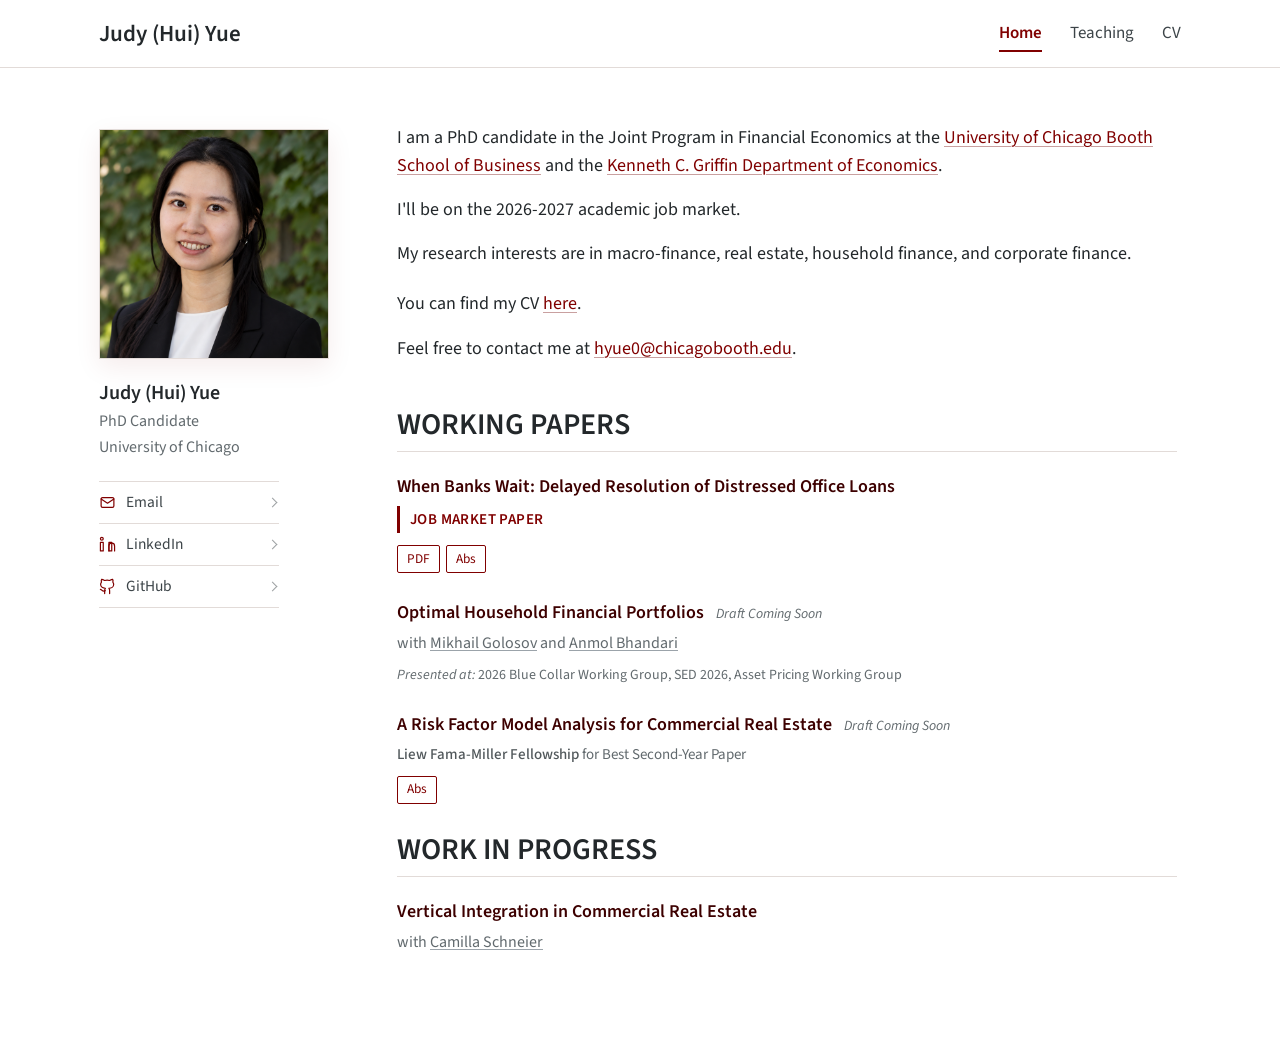
==== index.html @ cd5448f3 "Link published job market paper from homepage" ====
<!DOCTYPE html>
<html lang="en">
<head>
  <meta charset="UTF-8" />
  <meta name="viewport" content="width=device-width, initial-scale=1.0" />

  <title>Judy (Hui) Yue | University of Chicago</title>
  <meta name="description" content="Judy (Hui) Yue is a PhD candidate in the Joint Program in Financial Economics at the University of Chicago, working on macro-finance, real estate, household finance, and corporate finance.">
  <meta name="author" content="Judy (Hui) Yue">
  <meta name="robots" content="index,follow,max-image-preview:large">
  <link rel="canonical" href="https://judyyuehui.github.io/">

  <meta property="og:type" content="profile">
  <meta property="og:title" content="Judy (Hui) Yue | University of Chicago">
  <meta property="og:description" content="PhD candidate in Financial Economics at the University of Chicago. Research in macro-finance, real estate, household finance, and corporate finance.">
  <meta property="og:url" content="https://judyyuehui.github.io/">
  <meta property="og:image" content="https://judyyuehui.github.io/Judy_Yue.png?v=2b98957488">
  <meta property="og:image:alt" content="Portrait of Judy (Hui) Yue">
  <meta property="profile:first_name" content="Judy">
  <meta property="profile:last_name" content="Yue">
  <meta name="twitter:card" content="summary">
  <meta name="twitter:title" content="Judy (Hui) Yue | University of Chicago">
  <meta name="twitter:description" content="PhD candidate in Financial Economics at the University of Chicago.">
  <meta name="twitter:image" content="https://judyyuehui.github.io/Judy_Yue.png?v=2b98957488">

  <script type="application/ld+json">
  {
    "@context": "https://schema.org",
    "@type": "ProfilePage",
    "@id": "https://judyyuehui.github.io/#profile-page",
    "url": "https://judyyuehui.github.io/",
    "name": "Judy (Hui) Yue | University of Chicago",
    "description": "Judy (Hui) Yue is a PhD candidate in the Joint Program in Financial Economics at the University of Chicago.",
    "mainEntity": {
      "@type": "Person",
      "@id": "https://judyyuehui.github.io/#judy-yue",
      "name": "Judy (Hui) Yue",
      "givenName": "Judy",
      "familyName": "Yue",
      "url": "https://judyyuehui.github.io/",
      "image": "https://judyyuehui.github.io/Judy_Yue.png?v=2b98957488",
      "email": "mailto:hyue0@chicagobooth.edu",
      "jobTitle": "PhD Candidate in Financial Economics",
      "description": "PhD candidate researching macro-finance, real estate, household finance, and corporate finance.",
      "affiliation": [
        {
          "@type": "CollegeOrUniversity",
          "name": "University of Chicago Booth School of Business",
          "url": "https://www.chicagobooth.edu/"
        },
        {
          "@type": "CollegeOrUniversity",
          "name": "Kenneth C. Griffin Department of Economics, University of Chicago",
          "url": "https://economics.uchicago.edu/"
        }
      ],
      "knowsAbout": [
        "Macro-finance",
        "Real estate finance",
        "Household finance",
        "Corporate finance"
      ],
      "sameAs": [
        "https://github.com/judyyuehui"
      ]
    }
  }
  </script>

  <link rel="preconnect" href="https://fonts.googleapis.com">
  <link rel="preconnect" href="https://fonts.gstatic.com" crossorigin>
  <link
    href="https://fonts.googleapis.com/css2?family=Lato:wght@300;400;700&family=Source+Sans+Pro:ital,wght@0,300;0,400;0,500;0,600;0,700;1,400;1,600&display=swap"
    rel="stylesheet"
  >

  <link rel="stylesheet" href="style.css?v=20261015-square-photo" />
</head>

<body class="home-page">

  <header class="topbar">
    <a class="site-name" href="index.html">Judy (Hui) Yue</a>

    <nav class="nav-links">
      <a href="index.html" class="active-white">Home</a>
      <a href="teaching.html">Teaching</a>
      <a href="judyyue_cv.pdf">CV</a>
    </nav>
  </header>

  <main class="home-content">
    <div class="home-wrapper">

      <aside class="photo-column">
        <div class="profile-photo-frame">
          <img class="profile-photo" src="Judy_Yue.png?v=2b98957488" alt="Judy (Hui) Yue" width="1436" height="1916">
        </div>
        <h1 class="profile-name">Judy (Hui) Yue</h1>
        <p class="profile-role">PhD Candidate</p>
        <p class="profile-affiliation">University of Chicago</p>

        <div class="profile-links">
          <a href="mailto:hyue0@chicagobooth.edu">
            <svg class="profile-link-icon" viewBox="0 0 24 24" fill="none" stroke="currentColor" stroke-width="1.7" stroke-linecap="round" stroke-linejoin="round" aria-hidden="true" focusable="false">
              <rect x="3" y="5" width="18" height="14" rx="2"/>
              <path d="M3 7l9 6 9-6"/>
            </svg>
            <span>Email</span>
          </a>
          <a href="https://www.linkedin.com/in/hui-judy-yue-6956b2119/" target="_blank" rel="me noopener">
            <svg class="profile-link-icon" viewBox="0 0 24 24" fill="none" stroke="currentColor" stroke-width="1.7" stroke-linecap="round" stroke-linejoin="round" aria-hidden="true" focusable="false">
              <rect x="2" y="9" width="4" height="12"/>
              <circle cx="4" cy="4" r="2"/>
              <path d="M22 21v-7a4 4 0 0 0-8 0v7"/>
              <path d="M14 9h4v12h-4z"/>
            </svg>
            <span>LinkedIn</span>
          </a>
          <a href="https://github.com/judyyuehui" target="_blank" rel="me noopener">
            <svg class="profile-link-icon" viewBox="0 0 24 24" fill="none" stroke="currentColor" stroke-width="1.7" stroke-linecap="round" stroke-linejoin="round" aria-hidden="true" focusable="false">
              <path d="M15 22v-4a4.8 4.8 0 0 0-1-3.5c3.28 0 6.72-2 6.72-5.5A4.8 4.8 0 0 0 19.5 5.7 4.46 4.46 0 0 0 19.38 2S18.42 1.7 15 3.48a13.38 13.38 0 0 0-7 0C4.58 1.7 3.62 2 3.62 2a4.46 4.46 0 0 0-.12 3.7A4.8 4.8 0 0 0 2.28 9c0 3.5 3.44 5.5 6.72 5.5A4.8 4.8 0 0 0 8 18v4"/>
              <path d="M9 18c-4.51 2-5-2-7-2"/>
            </svg>
            <span>GitHub</span>
          </a>
        </div>
      </aside>

      <div class="bio-column">
        <p>
          I am a PhD candidate in the Joint Program in Financial Economics at the
          <a href="https://www.chicagobooth.edu/" target="_blank" rel="noopener">University of Chicago Booth School of Business</a>
          and the
          <a href="https://economics.uchicago.edu/" target="_blank" rel="noopener">Kenneth C. Griffin Department of Economics</a>.
        </p>

        <p>I'll be on the 2026-2027 academic job market.</p>

        <p class="research-summary">
          My research interests are in macro-finance, real estate, household
          finance, and corporate finance.
        </p>

        <div class="contact-block">
          <p class="cv-line">
            You can find my CV
            <a href="judyyue_cv.pdf">here</a>.
          </p>
          <p>
            Feel free to contact me at
            <a href="mailto:hyue0@chicagobooth.edu">hyue0@chicagobooth.edu</a>.
          </p>
        </div>

        <section class="home-research research-list" id="research" aria-label="Research">

          <h2 class="section-heading">Working Papers</h2>

          <article class="paper">
            <p class="paper-title">
              <strong>When Banks Wait: Delayed Resolution of Distressed Office Loans</strong>
            </p>

            <p class="paper-jmp">Job Market Paper</p>

            <div class="paper-actions">
              <a class="paper-action" href="judyyue_jmp.pdf" aria-label="Read job market paper (PDF)">PDF</a>
              <button class="paper-action abstract-button" type="button" aria-label="Show abstract" title="Show abstract" aria-expanded="false" aria-controls="home-abstract-when-banks-wait">Abs</button>
            </div>

            <div class="paper-abstract-panel" id="home-abstract-when-banks-wait" hidden>
              <p class="paper-abstract">
                Why do delayed loan resolution and low trading activity in
                collateral markets occur together after a sectoral shock? This
                paper proposes a price-discovery mechanism to explain these
                patterns. I develop a dynamic model of loan resolution in which
                resolving a loan reveals information that other banks can use to
                obtain higher expected prices from risk-averse developers. Price
                discovery therefore becomes a public good. Banks have incentives
                to wait for others to resolve their loans, while earlier
                resolutions encourage more resolutions in subsequent periods.
                When initial uncertainty is high, these incentives can prolong
                distress and sustain low trading activity. I test three
                predictions of the model using loan-level data from the
                commercial real estate market following the rise of work from
                home. First, earlier loan resolutions in a local market predict
                fewer loan extensions in subsequent periods, regardless of
                whether the price news is good or bad. Second, for resolutions
                involving property sales, this relationship is significantly
                stronger in states where transaction prices are publicly
                disclosed. Third, an additional prior resolution is associated
                with a larger proportional increase in subsequent resolution
                probability in markets with greater exposure to work from home.
                Together, these findings support a mechanism whereby
                individually optimal waiting for information can lead to a
                persistently cold market and delayed resolution of distressed
                loans.
              </p>
            </div>
          </article>

          <article class="paper">
            <p class="paper-title">
              <strong>Optimal Household Financial Portfolios</strong>
              <em class="draft-note">Draft Coming Soon</em>
            </p>

            <p class="paper-note">
              with <a class="coauthor-link" href="https://voices.uchicago.edu/golosov/" target="_blank" rel="noopener">Mikhail Golosov</a> and <a class="coauthor-link" href="https://www.bhandarianmol.com/" target="_blank" rel="noopener">Anmol Bhandari</a>
            </p>

            <p class="paper-presentations">
              <em>Presented at:</em> 2026 Blue Collar Working Group, SED 2026, Asset Pricing Working Group
            </p>
          </article>

          <article class="paper">
            <p class="paper-title">
              <strong>A Risk Factor Model Analysis for Commercial Real Estate</strong>
              <em class="draft-note">Draft Coming Soon</em>
            </p>

            <p class="paper-award">
              <span class="paper-award-text">
                <strong>Liew Fama-Miller Fellowship</strong> for Best Second-Year Paper
              </span>
            </p>

            <div class="paper-actions">
              <button class="paper-action abstract-button" type="button" aria-label="Show abstract" title="Show abstract" aria-expanded="false" aria-controls="home-abstract-cre-risk-factor">Abs</button>
            </div>

            <div class="paper-abstract-panel" id="home-abstract-cre-risk-factor" hidden>
              <p class="paper-abstract">
                This study investigates how risks in other financial markets
                affect returns in CRE. I introduce a new approach that blends
                traditional analysis with a technique to adjust for price delays
                caused by slow market activity. The research finds that factors
                related to bonds are better predictors of CRE returns than those
                related to stocks. This suggests that CRE might protect against
                certain financial risks. The study also shows that CRE returns
                are influenced by economic cycles and credit availability.
                Interestingly, CREs with higher exposure to risks in the
                financial sector tend to have lower returns, indicating that CRE
                may help reduce certain financial system risks.
              </p>
            </div>
          </article>

          <h2 class="section-heading section-heading-secondary">Work in Progress</h2>

          <article class="paper">
            <p class="paper-title">
              <strong>Vertical Integration in Commercial Real Estate</strong>
            </p>
            <p class="paper-note">
              with <a class="coauthor-link" href="https://camillaschneier.github.io/" target="_blank" rel="noopener">Camilla Schneier</a>
            </p>
          </article>

        </section>
      </div>

    </div>
  </main>

  <script>
    document.querySelectorAll(".abstract-button").forEach((button) => {
      button.addEventListener("click", () => {
        const panel = document.getElementById(button.getAttribute("aria-controls"));
        const isExpanded = button.getAttribute("aria-expanded") === "true";

        button.setAttribute("aria-expanded", String(!isExpanded));
        button.setAttribute("aria-label", isExpanded ? "Show abstract" : "Hide abstract");
        button.setAttribute("title", isExpanded ? "Show abstract" : "Hide abstract");
        panel.hidden = isExpanded;
      });
    });
  </script>

</body>
</html>
---- style.css ----
/* =========================================================
   Design tokens
   ========================================================= */

:root {
  --topbar-height: 68px;

  --home-content-width: 1130px;
  --interior-content-width: 980px;

  --home-paper: #ffffff;
  --home-ink: #23282b;
  --home-muted: #626a6e;
  --home-accent: #800000;
  --home-accent-hover: #5c0000;
  --home-line: #e2dbd8;
  --paper-title: #3d0000;
  --link-blue: #800000;
}

/* =========================================================
   Base
   ========================================================= */

* {
  box-sizing: border-box;
}

html,
body {
  margin: 0;
  padding: 0;
}

body {
  font-family: "Source Sans Pro", "Lato", Arial, sans-serif;
  color: var(--home-ink);
  background: var(--home-paper);
  font-size: 18px;
  line-height: 1.65;
  -webkit-font-smoothing: antialiased;
  -moz-osx-font-smoothing: grayscale;
}

a {
  color: var(--home-accent);
  text-decoration: underline;
  text-decoration-color: #c9a0a0;
  text-decoration-thickness: 1px;
  text-underline-offset: 3px;
  transition: color 150ms ease, text-decoration-color 150ms ease;
}

a:hover {
  color: var(--home-accent-hover);
  text-decoration-color: var(--home-accent-hover);
}

a:focus-visible {
  outline: 2px solid #c9a0a0;
  outline-offset: 3px;
}

/* =========================================================
   Top navigation
   ========================================================= */

.topbar {
  height: var(--topbar-height);
  background: var(--home-paper);
  color: var(--home-ink);

  display: flex;
  align-items: center;
  justify-content: space-between;

  padding-right: max(24px, calc((100vw - var(--home-content-width)) / 2 + 24px));
  padding-left: max(24px, calc((100vw - var(--home-content-width)) / 2 + 24px));

  border-bottom: 1px solid var(--home-line);
}

.site-name {
  color: var(--home-ink);
  font-size: 23px;
  font-weight: 600;
  text-decoration: none;
}

.site-name:hover {
  color: var(--home-accent-hover);
}

.nav-links {
  display: flex;
  align-items: center;
  gap: 28px;
}

.nav-links a {
  padding: 4px 0 3px;
  border-bottom: 2px solid transparent;
  color: #3c4448;
  font-size: 17px;
  font-weight: 400;
  text-decoration: none;
}

.nav-links a:hover {
  color: var(--home-accent-hover);
}

.nav-links a.active-white {
  border-bottom-color: var(--home-accent);
  color: var(--home-accent);
  font-weight: 600;
}

/* =========================================================
   Home page — sidebar + bio layout
   ========================================================= */

.home-content {
  padding-top: 56px;
  padding-bottom: 80px;
  min-height: calc(100vh - var(--topbar-height));
}

.home-wrapper {
  max-width: var(--home-content-width);
  margin: 0 auto;

  display: grid;
  grid-template-columns: 230px minmax(0, 1fr);
  column-gap: 68px;
  align-items: start;

  padding: 0 24px;
}

.photo-column {
  width: 100%;
  padding-top: 5px;
  position: sticky;
  top: 24px;
}

.profile-photo-frame {
  width: 230px;
  max-width: 100%;
  aspect-ratio: 1;
  border-radius: 0;
  border: 1px solid var(--home-line);
  background: #faf5f5;
  box-shadow: 0 8px 24px rgba(128, 0, 0, 0.08);
  overflow: hidden;
}

.profile-photo {
  width: 100%;
  height: 100%;
  display: block;
  object-fit: cover;
  object-position: center center;
}

.profile-name {
  margin: 22px 0 4px 0;
  color: var(--home-ink);
  font-size: 20px;
  font-weight: 600;
  line-height: 1.25;
}

.profile-role,
.profile-affiliation {
  margin: 0 0 4px 0;
  color: var(--home-muted);
  font-size: 16px;
  font-weight: 400;
  line-height: 1.4;
}

.profile-links {
  width: 180px;
  margin: 22px 0 0 0;
  border-top: 1px solid var(--home-line);
  color: var(--home-muted);
  font-size: 15.5px;
  line-height: 1.35;
}

.profile-links a {
  display: flex;
  align-items: center;
  gap: 10px;
  width: 100%;
  min-height: 42px;
  margin: 0;
  border-bottom: 1px solid var(--home-line);
  color: #3c4448;
  text-decoration: none;
  white-space: nowrap;
  transition: color 150ms ease, background-color 150ms ease;
}

.profile-links a::after {
  width: 6px;
  height: 6px;
  margin-right: 3px;
  border-top: 1px solid currentColor;
  border-right: 1px solid currentColor;
  content: "";
  opacity: 0.5;
  transform: rotate(45deg);
}

.profile-links a span {
  flex: 1;
}

.profile-link-icon {
  width: 17px;
  height: 17px;
  flex: 0 0 17px;
  color: var(--home-accent);
}

.profile-links a:hover {
  color: var(--home-accent-hover);
  background: #fbf5f5;
}

/* Bio column */

.bio-column {
  max-width: 780px;
  padding-top: 0;
}

.bio-column h2 {
  margin: 0 0 22px 0;
  color: var(--home-ink);
  font-size: 30px;
  font-weight: 600;
  line-height: 1.25;
}

.bio-column > p {
  margin: 0 0 16px 0;
  font-size: 18px;
  font-weight: 400;
  line-height: 1.55;
}

.bio-column > p a {
  color: var(--home-accent);
  text-decoration-color: #c9a0a0;
}

.bio-column > p a:hover {
  color: var(--home-accent-hover);
  text-decoration-color: var(--home-accent-hover);
}

.research-summary {
  text-align: justify;
  text-align-last: left;
}

.contact-block {
  margin-top: 22px;
}

.contact-block p {
  margin-bottom: 6px;
  line-height: 1.5;
}

.contact-block .cv-line {
  margin-bottom: 6px;
}

.home-research {
  margin-top: 44px;
  scroll-margin-top: 24px;
}

/* =========================================================
   Interior pages (research / teaching)
   ========================================================= */

.page-content {
  padding-top: 52px;
  padding-bottom: 100px;
  min-height: 650px;
}

.page-wrapper {
  width: min(
    var(--interior-content-width),
    calc(100vw - 96px)
  );
  margin: 0 auto;
}

.page-title {
  margin: 0 0 24px 0;
  color: var(--home-ink);
  font-size: 30px;
  font-weight: 600;
  line-height: 1.25;
}

.section-heading {
  margin: 0 0 18px 0;
  padding-bottom: 8px;
  border-bottom: 1px solid var(--home-line);
  color: var(--home-accent);
  font-size: 20px;
  font-weight: 600;
  letter-spacing: 0;
  text-transform: uppercase;
}

.section-heading-secondary {
  margin-top: 44px;
}

/* =========================================================
   Paper listings
   ========================================================= */

.paper {
  margin-bottom: 27px;
}

.paper-title {
  margin: 0 0 6px 0;
  font-size: 18px;
  line-height: 1.42;
}

.paper-title strong {
  color: var(--paper-title);
  font-weight: 600;
}

.paper-title-link {
  color: inherit;
  text-decoration: underline;
  text-decoration-color: transparent;
  text-decoration-thickness: 1px;
  text-underline-offset: 3px;
  transition: color 150ms ease, text-decoration-color 150ms ease;
}

.paper-title-link:hover,
.paper-title-link:focus-visible {
  color: var(--home-accent-hover);
  text-decoration-color: currentColor;
}

.draft-note {
  margin-left: 8px;
  color: var(--home-muted);
  font-size: 14px;
  font-weight: 400;
  font-style: italic;
  white-space: nowrap;
}

.paper-note {
  margin: 0 0 10px 0;
  color: var(--home-muted);
  font-size: 12pt;
  line-height: 1.45;
}

.coauthor-link,
.coauthor-link:visited {
  color: inherit;
  font-family: inherit;
  font-size: inherit;
  font-style: inherit;
  font-weight: inherit;
  text-decoration: underline;
  text-decoration-color: #9ba3aa;
  text-decoration-thickness: 1px;
  text-underline-offset: 2px;
}

.coauthor-link:hover {
  color: var(--home-accent);
  text-decoration-color: currentColor;
}

.paper-status {
  width: fit-content;
  margin: 2px 0 12px 0;
  padding: 3px 0 3px 10px;
  border-left: 2px solid #c9a0a0;
  color: var(--home-muted);
  font-size: 15px;
  line-height: 1.45;
}

.paper-jmp {
  width: fit-content;
  margin: 2px 0 12px 0;
  padding: 3px 0 3px 10px;
  border-left: 3px solid var(--home-accent);
  color: var(--home-accent);
  font-size: 15px;
  font-weight: 600;
  letter-spacing: 0.4px;
  text-transform: uppercase;
  line-height: 1.45;
}

.journal-name {
  color: var(--home-ink);
  font-size: 16px;
  font-style: italic;
  font-weight: 600;
}

.paper-award {
  width: fit-content;
  max-width: 100%;
  margin: 0 0 10px 0;
  font-size: 15px;
  line-height: 1.45;
}

.paper-award-link {
  color: var(--home-muted);
  text-decoration: underline;
  text-decoration-color: #b8bec1;
  text-decoration-thickness: 1px;
  text-underline-offset: 3px;
}

.paper-award-link strong {
  color: #51585b;
  font-weight: 500;
}

.paper-award-link:hover,
.paper-award-link:focus-visible {
  color: var(--home-accent-hover);
  text-decoration-color: currentColor;
}

.paper-award-text {
  color: var(--home-muted);
  font-size: 15px;
  line-height: 1.45;
}

.paper-award-text strong {
  color: #51585b;
  font-weight: 500;
}

.paper-presentations {
  margin: 0 0 10px 0;
  color: var(--home-muted);
  font-size: 10.5pt;
  line-height: 1.45;
}

/* Paper action pills */

.paper-actions {
  display: flex;
  align-items: center;
  flex-wrap: wrap;
  gap: 6px;
  margin: 0;
}

.paper-action {
  display: inline-flex;
  align-items: center;
  justify-content: center;
  min-height: 28px;
  padding: 2px 9px;
  border: 1px solid var(--link-blue);
  border-radius: 2px;
  background: transparent;
  color: var(--link-blue);
  cursor: pointer;
  font-family: inherit;
  font-size: 10pt;
  font-weight: 400;
  line-height: 1.25;
  text-decoration: none;
}

.paper-action:hover,
.paper-action:focus-visible,
.abstract-button[aria-expanded="true"] {
  background: #f5e8e8;
  color: var(--home-accent-hover);
  border-color: var(--home-accent-hover);
}

.paper-abstract-panel {
  margin-top: 14px;
}

.paper-abstract {
  margin: 0;
  font-size: 16px;
  line-height: 1.68;
  text-align: justify;
}

/* =========================================================
   Teaching listing (compact rows)
   ========================================================= */

.teaching-list .paper {
  margin-bottom: 20px;
}

/* =========================================================
   Mobile layout
   ========================================================= */

@media (max-width: 900px) {
  :root {
    --topbar-height: auto;
  }

  body {
    font-size: 16px;
  }

  .topbar {
    flex-direction: column;
    align-items: flex-start;
    gap: 12px;
    padding: 16px 22px;
  }

  .nav-links {
    gap: 18px;
    flex-wrap: wrap;
  }

  .nav-links a {
    font-size: 16px;
  }

  .home-content {
    padding-top: 46px;
    padding-bottom: 60px;
  }

  .home-wrapper {
    grid-template-columns: 1fr;
    row-gap: 38px;
    padding: 0 24px;
  }

  .photo-column {
    display: flex;
    flex-direction: column;
    align-items: center;
    padding-top: 0;
    position: static;
    text-align: center;
  }

  .profile-photo-frame {
    width: 220px;
  }

  .profile-name {
    margin-top: 16px;
  }

  .profile-links {
    width: 100%;
    max-width: 320px;
  }

  .bio-column {
    max-width: 100%;
  }

  .bio-column h2 {
    font-size: 26px;
  }

  .bio-column > p {
    font-size: 17px;
  }

  .research-summary {
    text-align: left;
  }

  .page-content {
    padding-top: 42px;
    padding-bottom: 70px;
  }

  .page-wrapper {
    width: calc(100vw - 48px);
  }

  .page-title {
    font-size: 26px;
  }

  .section-heading {
    font-size: 19px;
  }

  .paper-title {
    font-size: 17px;
  }

  .paper-note,
  .paper-abstract {
    font-size: 12pt;
  }
}
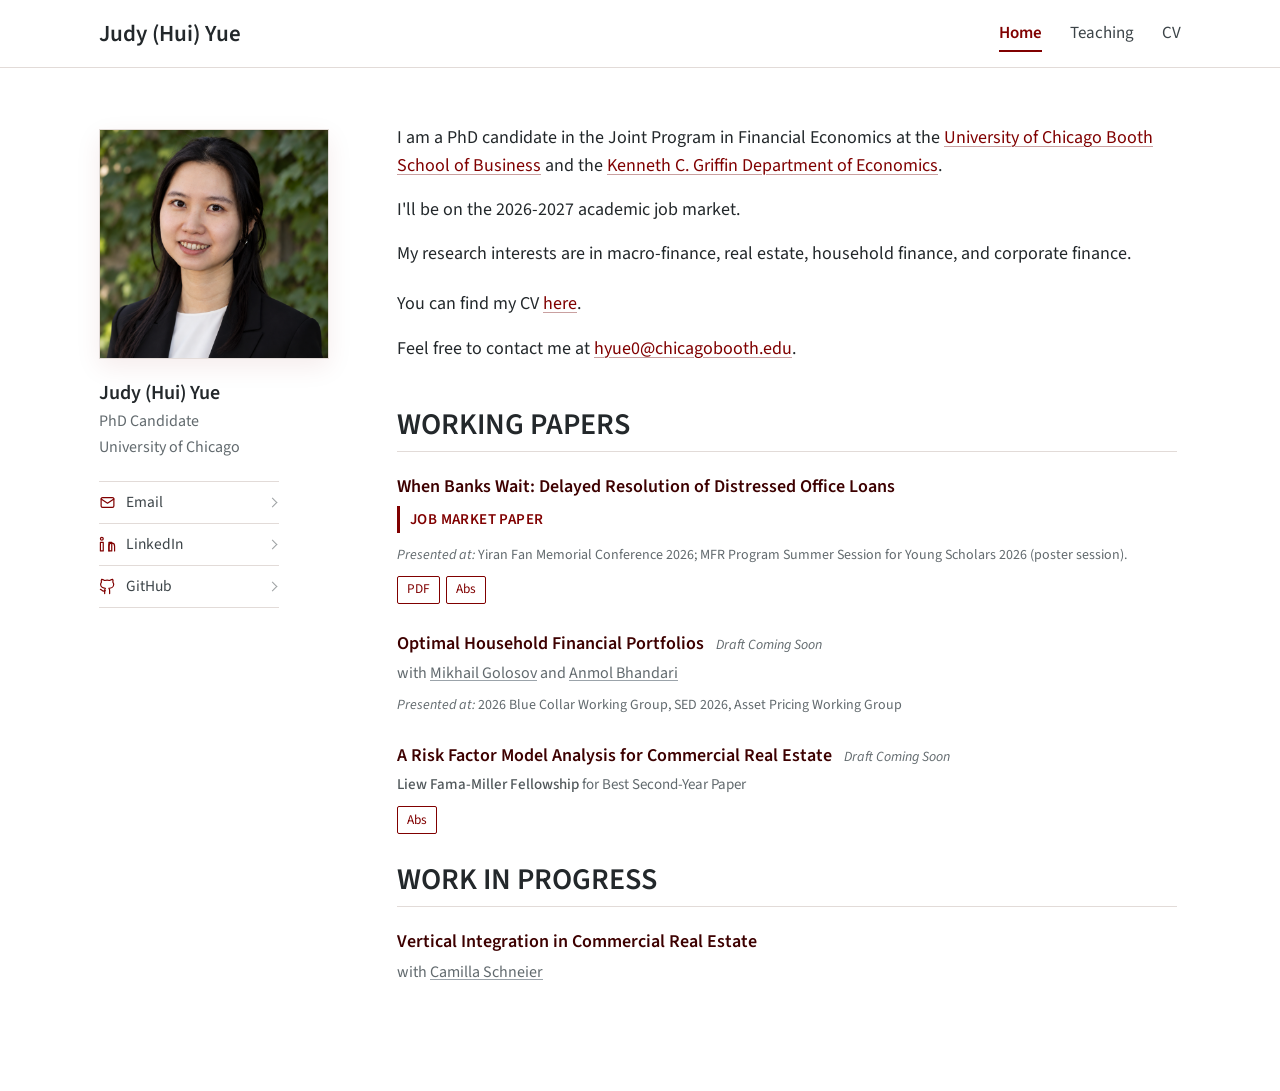
==== commit 3c7e4609: "Add JMP conference presentations to homepage" ====
--- a/index.html
+++ b/index.html
@@ -164,6 +164,11 @@
 
             <p class="paper-jmp">Job Market Paper</p>
 
+            <p class="paper-presentations">
+              <em>Presented at:</em> Yiran Fan Memorial Conference 2026;
+              MFR Program Summer Session for Young Scholars 2026 (poster session).
+            </p>
+
             <div class="paper-actions">
               <a class="paper-action" href="judyyue_jmp.pdf" aria-label="Read job market paper (PDF)">PDF</a>
               <button class="paper-action abstract-button" type="button" aria-label="Show abstract" title="Show abstract" aria-expanded="false" aria-controls="home-abstract-when-banks-wait">Abs</button>
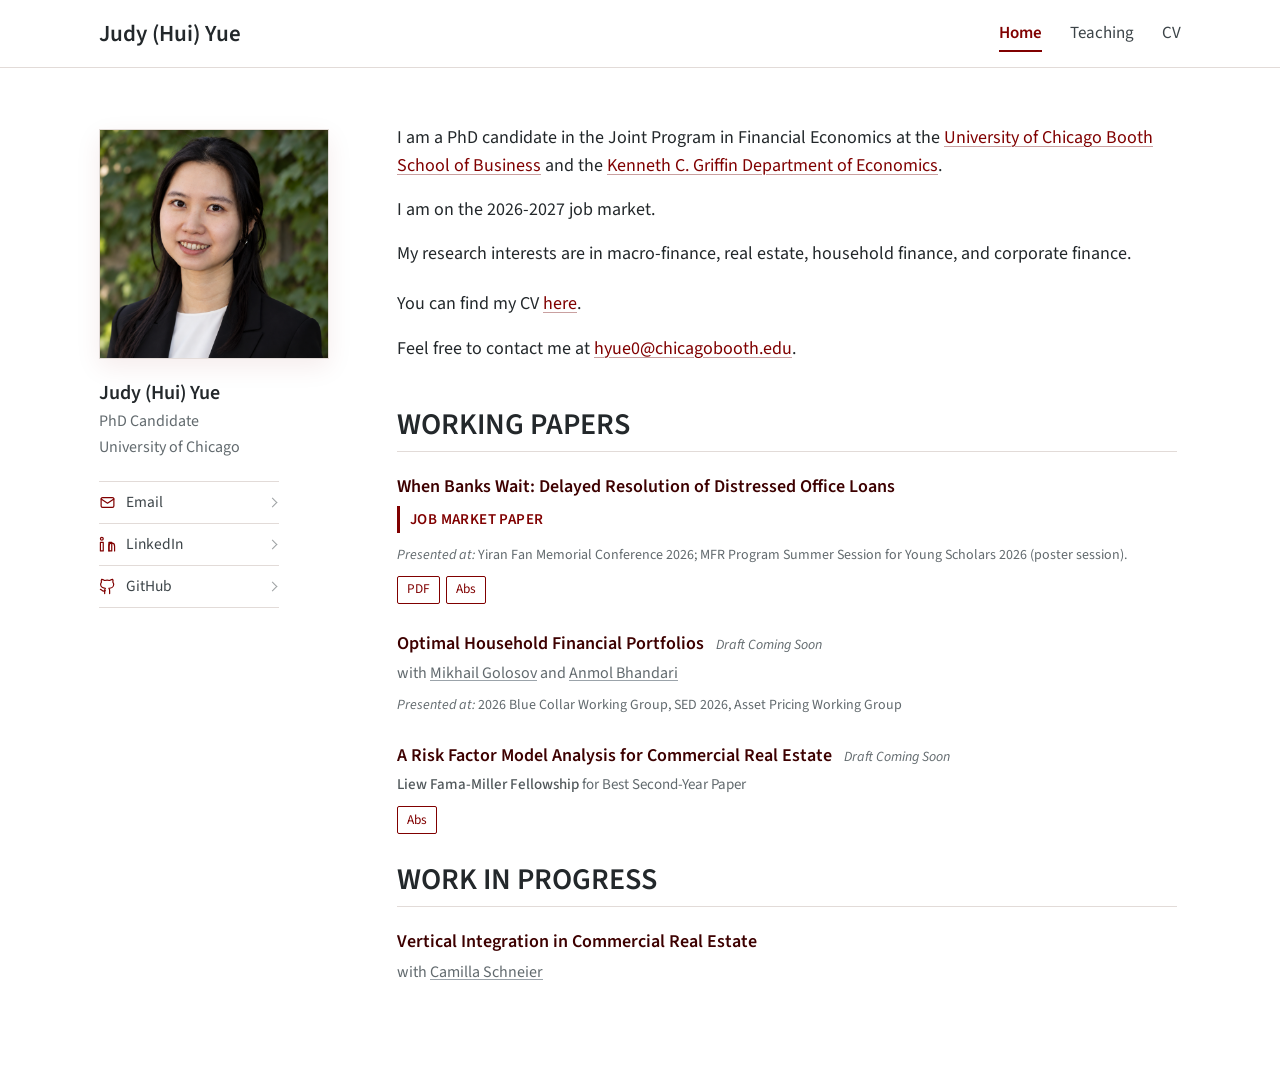
==== commit a913cb71: "Update job market announcement to present tense" ====
--- a/index.html
+++ b/index.html
@@ -135,7 +135,7 @@
           <a href="https://economics.uchicago.edu/" target="_blank" rel="noopener">Kenneth C. Griffin Department of Economics</a>.
         </p>
 
-        <p>I'll be on the 2026-2027 academic job market.</p>
+        <p>I am on the 2026-2027 job market.</p>
 
         <p class="research-summary">
           My research interests are in macro-finance, real estate, household
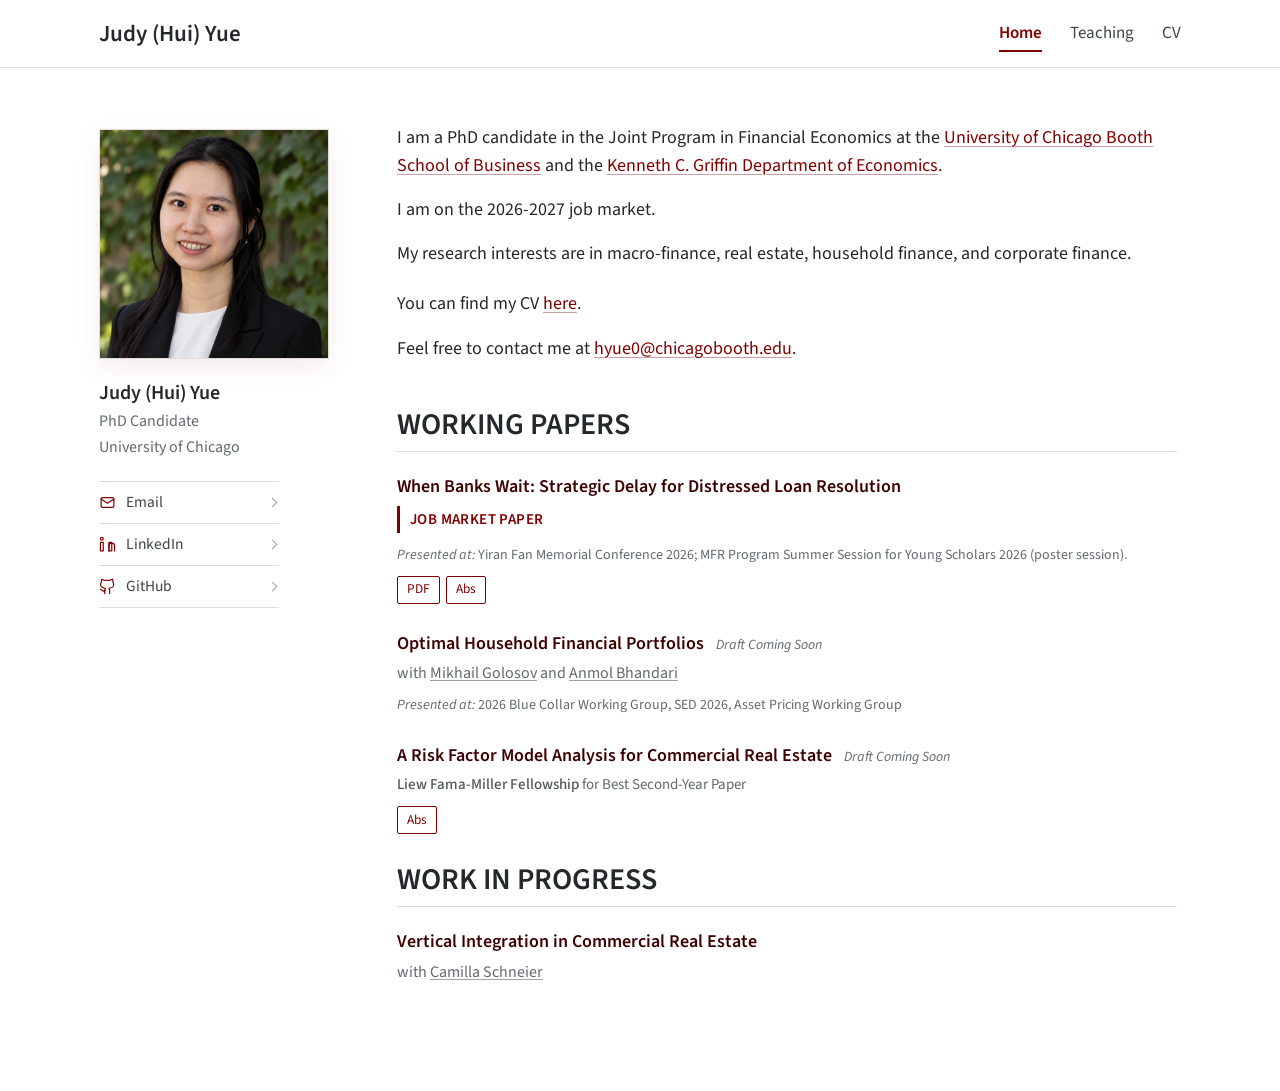
==== commit 3c759a89: "Update JMP title on personal website" ====
--- a/index.html
+++ b/index.html
@@ -159,7 +159,7 @@
 
           <article class="paper">
             <p class="paper-title">
-              <strong>When Banks Wait: Delayed Resolution of Distressed Office Loans</strong>
+              <strong>When Banks Wait: Strategic Delay for Distressed Loan Resolution</strong>
             </p>
 
             <p class="paper-jmp">Job Market Paper</p>
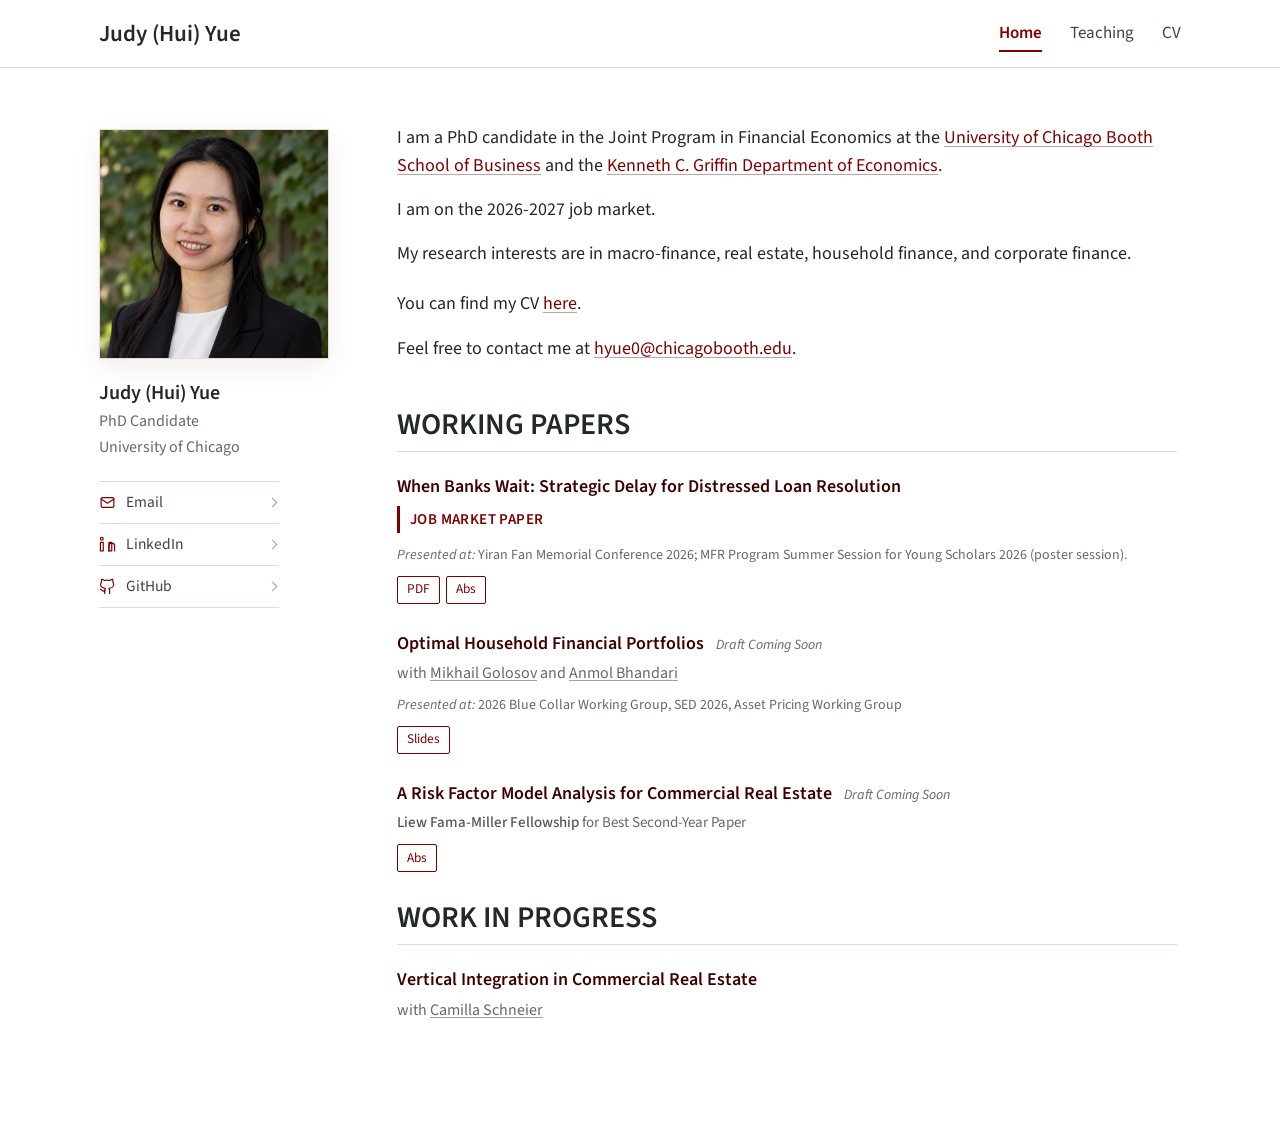
==== commit d8c37cb2: "Add slides for Optimal Household Financial Portfolios" ====
--- a/index.html
+++ b/index.html
@@ -218,6 +218,10 @@
             <p class="paper-presentations">
               <em>Presented at:</em> 2026 Blue Collar Working Group, SED 2026, Asset Pricing Working Group
             </p>
+
+            <div class="paper-actions">
+              <a class="paper-action" href="https://static1.squarespace.com/static/54c19f18e4b0ef5f4b9f8dae/t/6a0ecdea9bab1c4ef1c096fc/1779355114370/presentation_zurich.pdf" target="_blank" rel="noopener" aria-label="View slides for Optimal Household Financial Portfolios (PDF)">Slides</a>
+            </div>
           </article>
 
           <article class="paper">
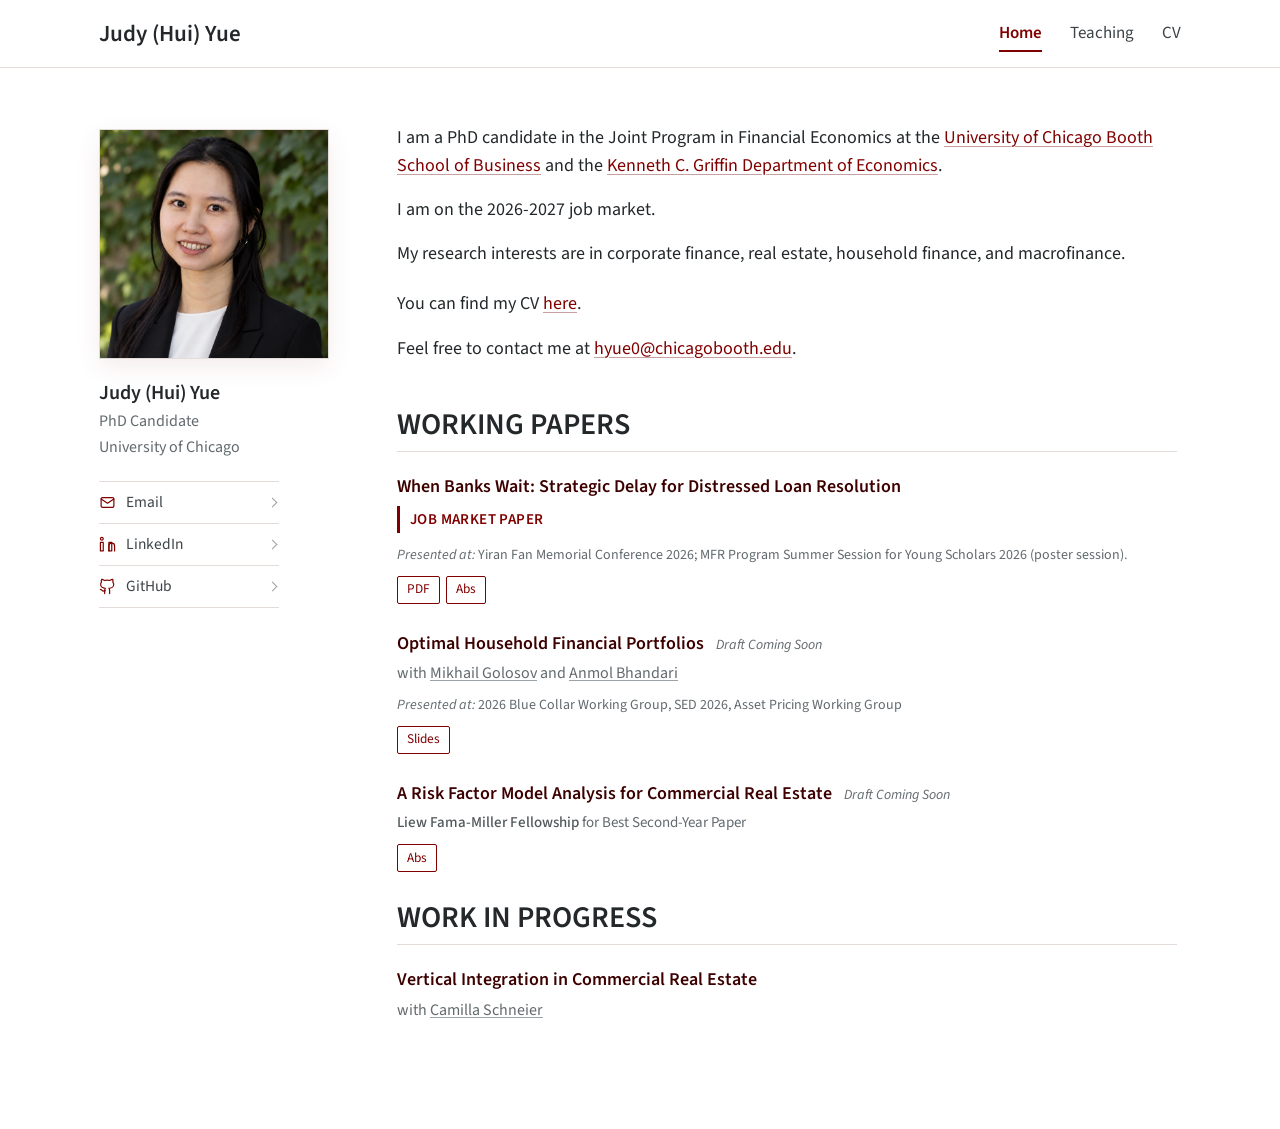
==== commit eecb66e8: "Update research interests in CV and website" ====
--- a/index.html
+++ b/index.html
@@ -5,14 +5,14 @@
   <meta name="viewport" content="width=device-width, initial-scale=1.0" />
 
   <title>Judy (Hui) Yue | University of Chicago</title>
-  <meta name="description" content="Judy (Hui) Yue is a PhD candidate in the Joint Program in Financial Economics at the University of Chicago, working on macro-finance, real estate, household finance, and corporate finance.">
+  <meta name="description" content="Judy (Hui) Yue is a PhD candidate in the Joint Program in Financial Economics at the University of Chicago, working on corporate finance, real estate, household finance, and macrofinance.">
   <meta name="author" content="Judy (Hui) Yue">
   <meta name="robots" content="index,follow,max-image-preview:large">
   <link rel="canonical" href="https://judyyuehui.github.io/">
 
   <meta property="og:type" content="profile">
   <meta property="og:title" content="Judy (Hui) Yue | University of Chicago">
-  <meta property="og:description" content="PhD candidate in Financial Economics at the University of Chicago. Research in macro-finance, real estate, household finance, and corporate finance.">
+  <meta property="og:description" content="PhD candidate in Financial Economics at the University of Chicago. Research in corporate finance, real estate, household finance, and macrofinance.">
   <meta property="og:url" content="https://judyyuehui.github.io/">
   <meta property="og:image" content="https://judyyuehui.github.io/Judy_Yue.png?v=2b98957488">
   <meta property="og:image:alt" content="Portrait of Judy (Hui) Yue">
@@ -41,7 +41,7 @@
       "image": "https://judyyuehui.github.io/Judy_Yue.png?v=2b98957488",
       "email": "mailto:hyue0@chicagobooth.edu",
       "jobTitle": "PhD Candidate in Financial Economics",
-      "description": "PhD candidate researching macro-finance, real estate, household finance, and corporate finance.",
+      "description": "PhD candidate researching corporate finance, real estate, household finance, and macrofinance.",
       "affiliation": [
         {
           "@type": "CollegeOrUniversity",
@@ -55,10 +55,10 @@
         }
       ],
       "knowsAbout": [
-        "Macro-finance",
+        "Corporate finance",
         "Real estate finance",
         "Household finance",
-        "Corporate finance"
+        "Macrofinance"
       ],
       "sameAs": [
         "https://github.com/judyyuehui"
@@ -138,8 +138,8 @@
         <p>I am on the 2026-2027 job market.</p>
 
         <p class="research-summary">
-          My research interests are in macro-finance, real estate, household
-          finance, and corporate finance.
+          My research interests are in corporate finance, real estate, household
+          finance, and macrofinance.
         </p>
 
         <div class="contact-block">
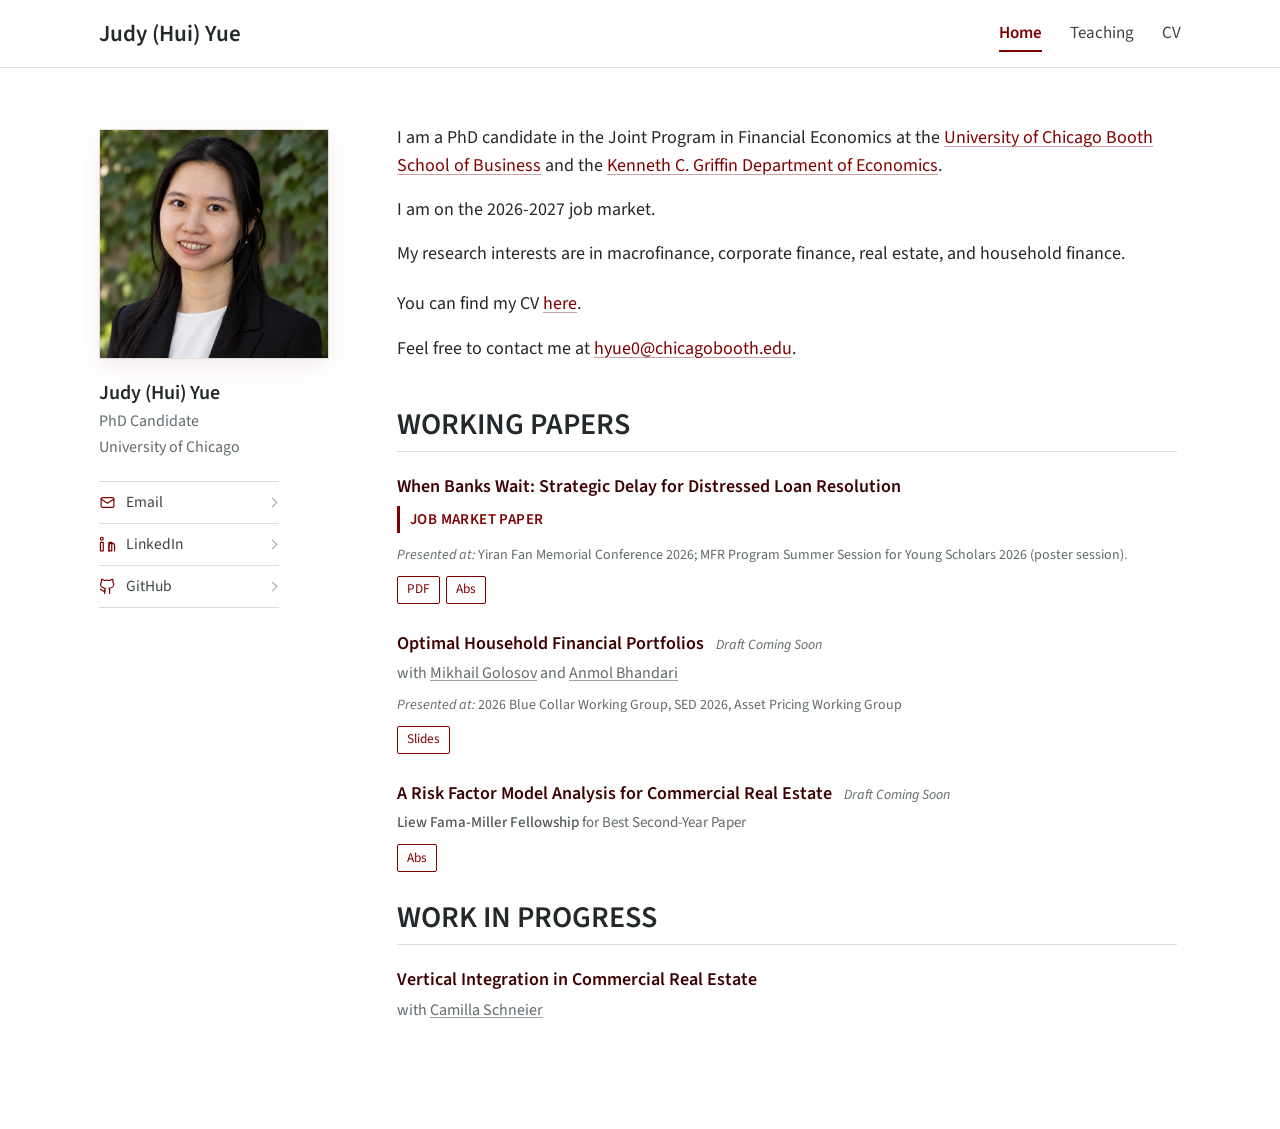
==== commit 07f87789: "Put macrofinance first in research interests" ====
--- a/index.html
+++ b/index.html
@@ -5,14 +5,14 @@
   <meta name="viewport" content="width=device-width, initial-scale=1.0" />
 
   <title>Judy (Hui) Yue | University of Chicago</title>
-  <meta name="description" content="Judy (Hui) Yue is a PhD candidate in the Joint Program in Financial Economics at the University of Chicago, working on corporate finance, real estate, household finance, and macrofinance.">
+  <meta name="description" content="Judy (Hui) Yue is a PhD candidate in the Joint Program in Financial Economics at the University of Chicago, working on macrofinance, corporate finance, real estate, and household finance.">
   <meta name="author" content="Judy (Hui) Yue">
   <meta name="robots" content="index,follow,max-image-preview:large">
   <link rel="canonical" href="https://judyyuehui.github.io/">
 
   <meta property="og:type" content="profile">
   <meta property="og:title" content="Judy (Hui) Yue | University of Chicago">
-  <meta property="og:description" content="PhD candidate in Financial Economics at the University of Chicago. Research in corporate finance, real estate, household finance, and macrofinance.">
+  <meta property="og:description" content="PhD candidate in Financial Economics at the University of Chicago. Research in macrofinance, corporate finance, real estate, and household finance.">
   <meta property="og:url" content="https://judyyuehui.github.io/">
   <meta property="og:image" content="https://judyyuehui.github.io/Judy_Yue.png?v=2b98957488">
   <meta property="og:image:alt" content="Portrait of Judy (Hui) Yue">
@@ -41,7 +41,7 @@
       "image": "https://judyyuehui.github.io/Judy_Yue.png?v=2b98957488",
       "email": "mailto:hyue0@chicagobooth.edu",
       "jobTitle": "PhD Candidate in Financial Economics",
-      "description": "PhD candidate researching corporate finance, real estate, household finance, and macrofinance.",
+      "description": "PhD candidate researching macrofinance, corporate finance, real estate, and household finance.",
       "affiliation": [
         {
           "@type": "CollegeOrUniversity",
@@ -55,10 +55,10 @@
         }
       ],
       "knowsAbout": [
+        "Macrofinance",
         "Corporate finance",
         "Real estate finance",
-        "Household finance",
-        "Macrofinance"
+        "Household finance"
       ],
       "sameAs": [
         "https://github.com/judyyuehui"
@@ -138,8 +138,8 @@
         <p>I am on the 2026-2027 job market.</p>
 
         <p class="research-summary">
-          My research interests are in corporate finance, real estate, household
-          finance, and macrofinance.
+          My research interests are in macrofinance, corporate finance, real
+          estate, and household finance.
         </p>
 
         <div class="contact-block">
